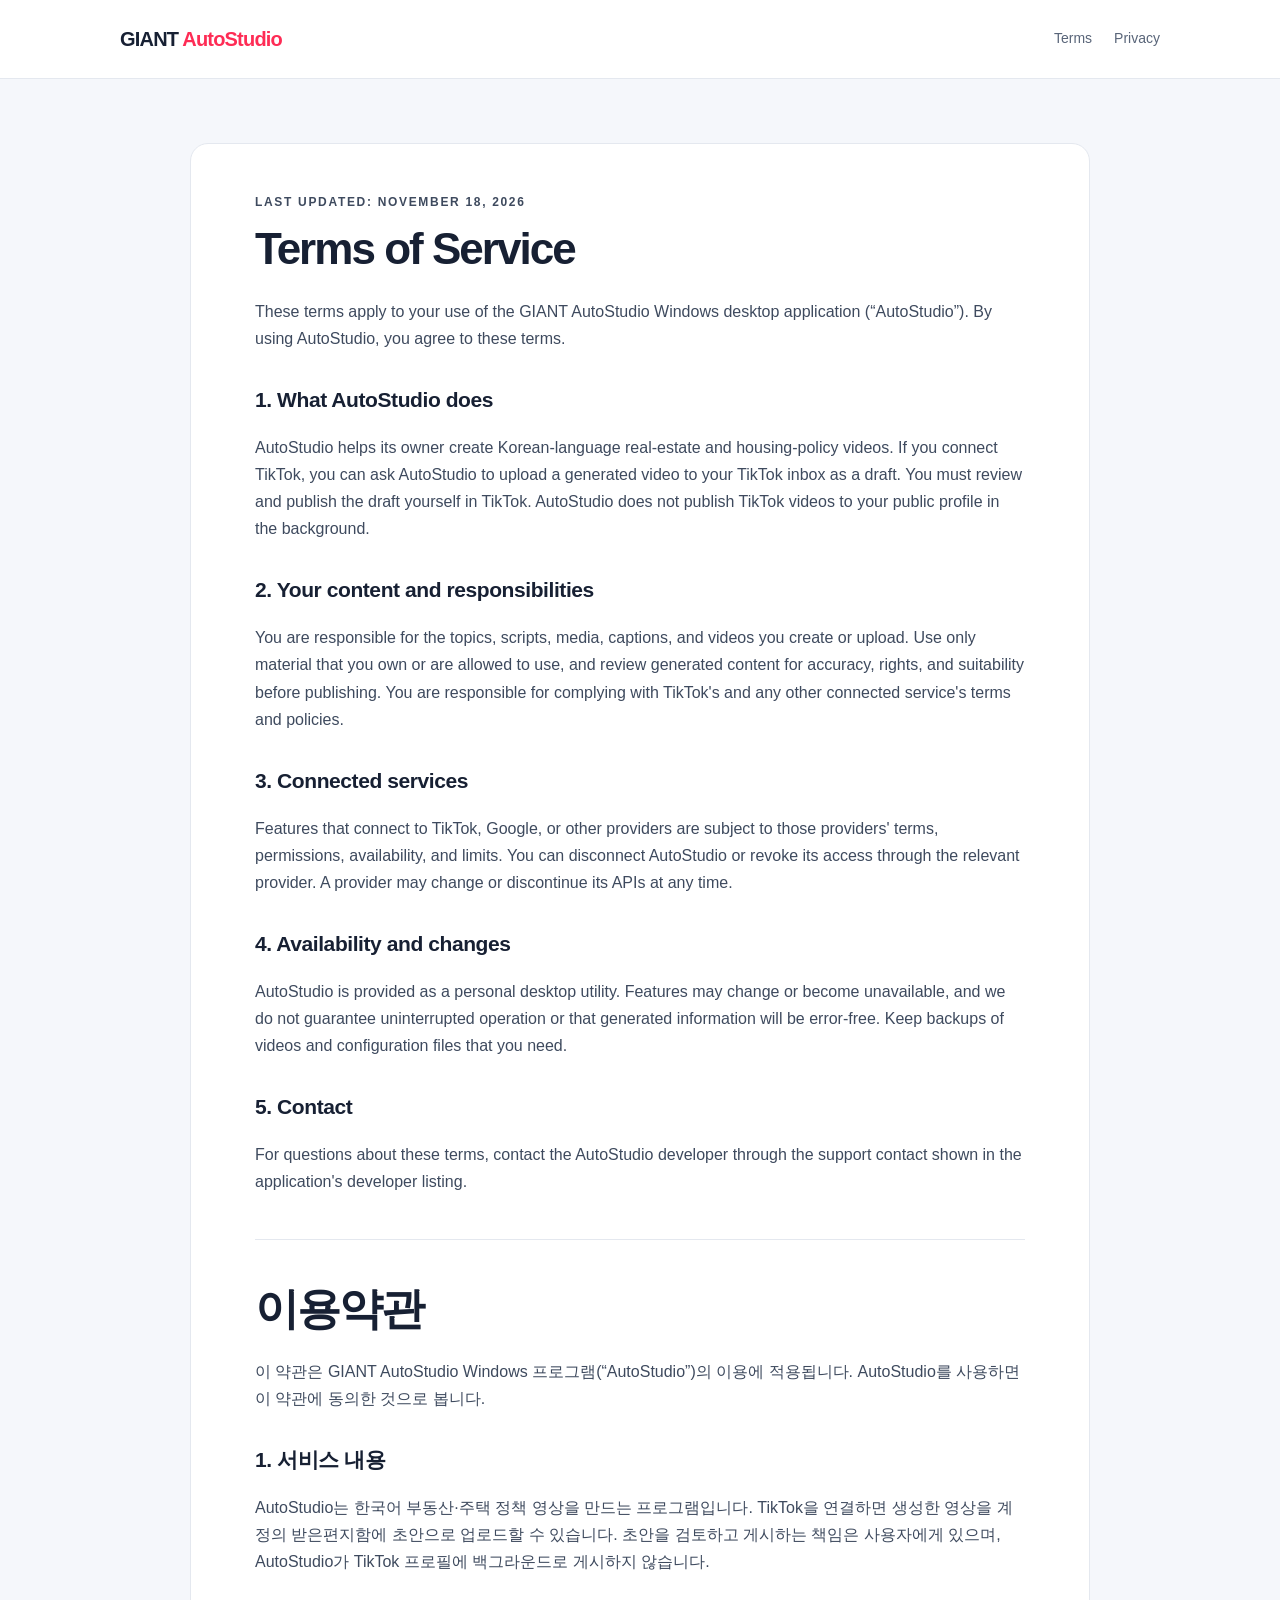
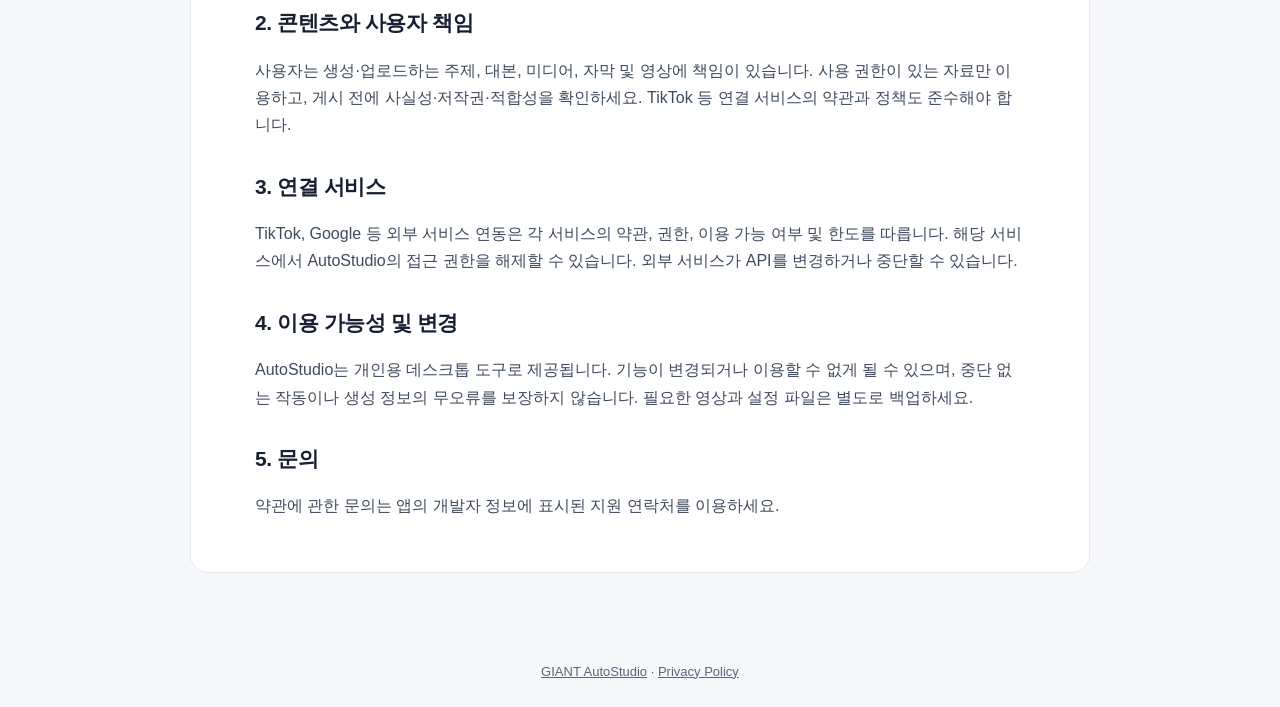
==== terms.html @ 165c9bbb "Add AutoStudio website and policies" ====
<!doctype html>
<html lang="en">
<head>
  <meta charset="utf-8">
  <meta name="viewport" content="width=device-width, initial-scale=1">
  <title>Terms of Service · GIANT AutoStudio</title>
  <link rel="stylesheet" href="style.css">
</head>
<body>
  <header class="site-header">
    <a class="brand" href="./">GIANT <span>AutoStudio</span></a>
    <nav aria-label="Main navigation"><a href="terms.html" aria-current="page">Terms</a><a href="privacy.html">Privacy</a></nav>
  </header>
  <main class="document">
    <p class="eyebrow">LAST UPDATED: NOVEMBER 18, 2026</p>
    <h1>Terms of Service</h1>
    <p>These terms apply to your use of the GIANT AutoStudio Windows desktop application (“AutoStudio”). By using AutoStudio, you agree to these terms.</p>
    <h2>1. What AutoStudio does</h2>
    <p>AutoStudio helps its owner create Korean-language real-estate and housing-policy videos. If you connect TikTok, you can ask AutoStudio to upload a generated video to your TikTok inbox as a draft. You must review and publish the draft yourself in TikTok. AutoStudio does not publish TikTok videos to your public profile in the background.</p>
    <h2>2. Your content and responsibilities</h2>
    <p>You are responsible for the topics, scripts, media, captions, and videos you create or upload. Use only material that you own or are allowed to use, and review generated content for accuracy, rights, and suitability before publishing. You are responsible for complying with TikTok's and any other connected service's terms and policies.</p>
    <h2>3. Connected services</h2>
    <p>Features that connect to TikTok, Google, or other providers are subject to those providers' terms, permissions, availability, and limits. You can disconnect AutoStudio or revoke its access through the relevant provider. A provider may change or discontinue its APIs at any time.</p>
    <h2>4. Availability and changes</h2>
    <p>AutoStudio is provided as a personal desktop utility. Features may change or become unavailable, and we do not guarantee uninterrupted operation or that generated information will be error-free. Keep backups of videos and configuration files that you need.</p>
    <h2>5. Contact</h2>
    <p>For questions about these terms, contact the AutoStudio developer through the support contact shown in the application's developer listing.</p>
    <hr>
    <h1 lang="ko">이용약관</h1>
    <p>이 약관은 GIANT AutoStudio Windows 프로그램(“AutoStudio”)의 이용에 적용됩니다. AutoStudio를 사용하면 이 약관에 동의한 것으로 봅니다.</p>
    <h2 lang="ko">1. 서비스 내용</h2>
    <p>AutoStudio는 한국어 부동산·주택 정책 영상을 만드는 프로그램입니다. TikTok을 연결하면 생성한 영상을 계정의 받은편지함에 초안으로 업로드할 수 있습니다. 초안을 검토하고 게시하는 책임은 사용자에게 있으며, AutoStudio가 TikTok 프로필에 백그라운드로 게시하지 않습니다.</p>
    <h2 lang="ko">2. 콘텐츠와 사용자 책임</h2>
    <p>사용자는 생성·업로드하는 주제, 대본, 미디어, 자막 및 영상에 책임이 있습니다. 사용 권한이 있는 자료만 이용하고, 게시 전에 사실성·저작권·적합성을 확인하세요. TikTok 등 연결 서비스의 약관과 정책도 준수해야 합니다.</p>
    <h2 lang="ko">3. 연결 서비스</h2>
    <p>TikTok, Google 등 외부 서비스 연동은 각 서비스의 약관, 권한, 이용 가능 여부 및 한도를 따릅니다. 해당 서비스에서 AutoStudio의 접근 권한을 해제할 수 있습니다. 외부 서비스가 API를 변경하거나 중단할 수 있습니다.</p>
    <h2 lang="ko">4. 이용 가능성 및 변경</h2>
    <p>AutoStudio는 개인용 데스크톱 도구로 제공됩니다. 기능이 변경되거나 이용할 수 없게 될 수 있으며, 중단 없는 작동이나 생성 정보의 무오류를 보장하지 않습니다. 필요한 영상과 설정 파일은 별도로 백업하세요.</p>
    <h2 lang="ko">5. 문의</h2>
    <p>약관에 관한 문의는 앱의 개발자 정보에 표시된 지원 연락처를 이용하세요.</p>
  </main>
  <footer><a href="./">GIANT AutoStudio</a> · <a href="privacy.html">Privacy Policy</a></footer>
</body>
</html>
---- style.css ----
:root { color-scheme: light; --ink:#172033; --muted:#596579; --pink:#fe2c55; --line:#e4e8ef; --paper:#f5f7fb; }
* { box-sizing:border-box; }
body { margin:0; color:var(--ink); background:var(--paper); font:16px/1.7 "Segoe UI", Arial, sans-serif; }
a { color:#c21843; }
.site-header { display:flex; justify-content:space-between; align-items:center; gap:24px; padding:22px max(24px, calc((100vw - 1040px)/2)); background:#fff; border-bottom:1px solid var(--line); }
.brand { color:var(--ink); text-decoration:none; font-size:20px; font-weight:800; letter-spacing:-.04em; }
.brand span { color:var(--pink); }
nav { display:flex; gap:22px; flex-wrap:wrap; }
nav a { color:var(--muted); text-decoration:none; font-size:14px; }
nav a:hover, footer a:hover { color:var(--pink); }
.hero, .document { width:min(900px, calc(100% - 36px)); margin:64px auto; }
.hero { text-align:center; }
.eyebrow { color:var(--pink); font-weight:700; font-size:12px; letter-spacing:.14em; }
h1 { margin:.25em 0 .4em; font-size:clamp(34px, 6vw, 58px); line-height:1.12; letter-spacing:-.045em; }
.lead { max-width:700px; margin:0 auto 32px; color:var(--muted); font-size:19px; }
.card { margin:18px auto; padding:26px 30px; text-align:left; background:#fff; border:1px solid var(--line); border-radius:18px; box-shadow:0 12px 35px #1a2d4b0b; }
.card h2, .document h2 { margin-top:0; font-size:21px; letter-spacing:-.02em; }
.card li { padding:4px 0 4px 4px; }
.muted { color:var(--muted); }
.legal-links { display:flex; justify-content:center; gap:24px; margin-top:30px; }
.document { padding:36px clamp(22px, 6vw, 64px); background:#fff; border:1px solid var(--line); border-radius:18px; }
.document h1 { margin:8px 0 24px; font-size:clamp(30px, 5vw, 44px); }
.document h2 { margin:30px 0 8px; }
.document p { color:#3e4a5e; }
.document hr { margin:44px 0; border:0; border-top:1px solid var(--line); }
footer { padding:24px; text-align:center; color:var(--muted); font-size:13px; }
footer a { color:inherit; }
@media (max-width:600px) { .site-header { align-items:flex-start; flex-direction:column; } .hero,.document { margin:30px auto; } .card { padding:22px; } }
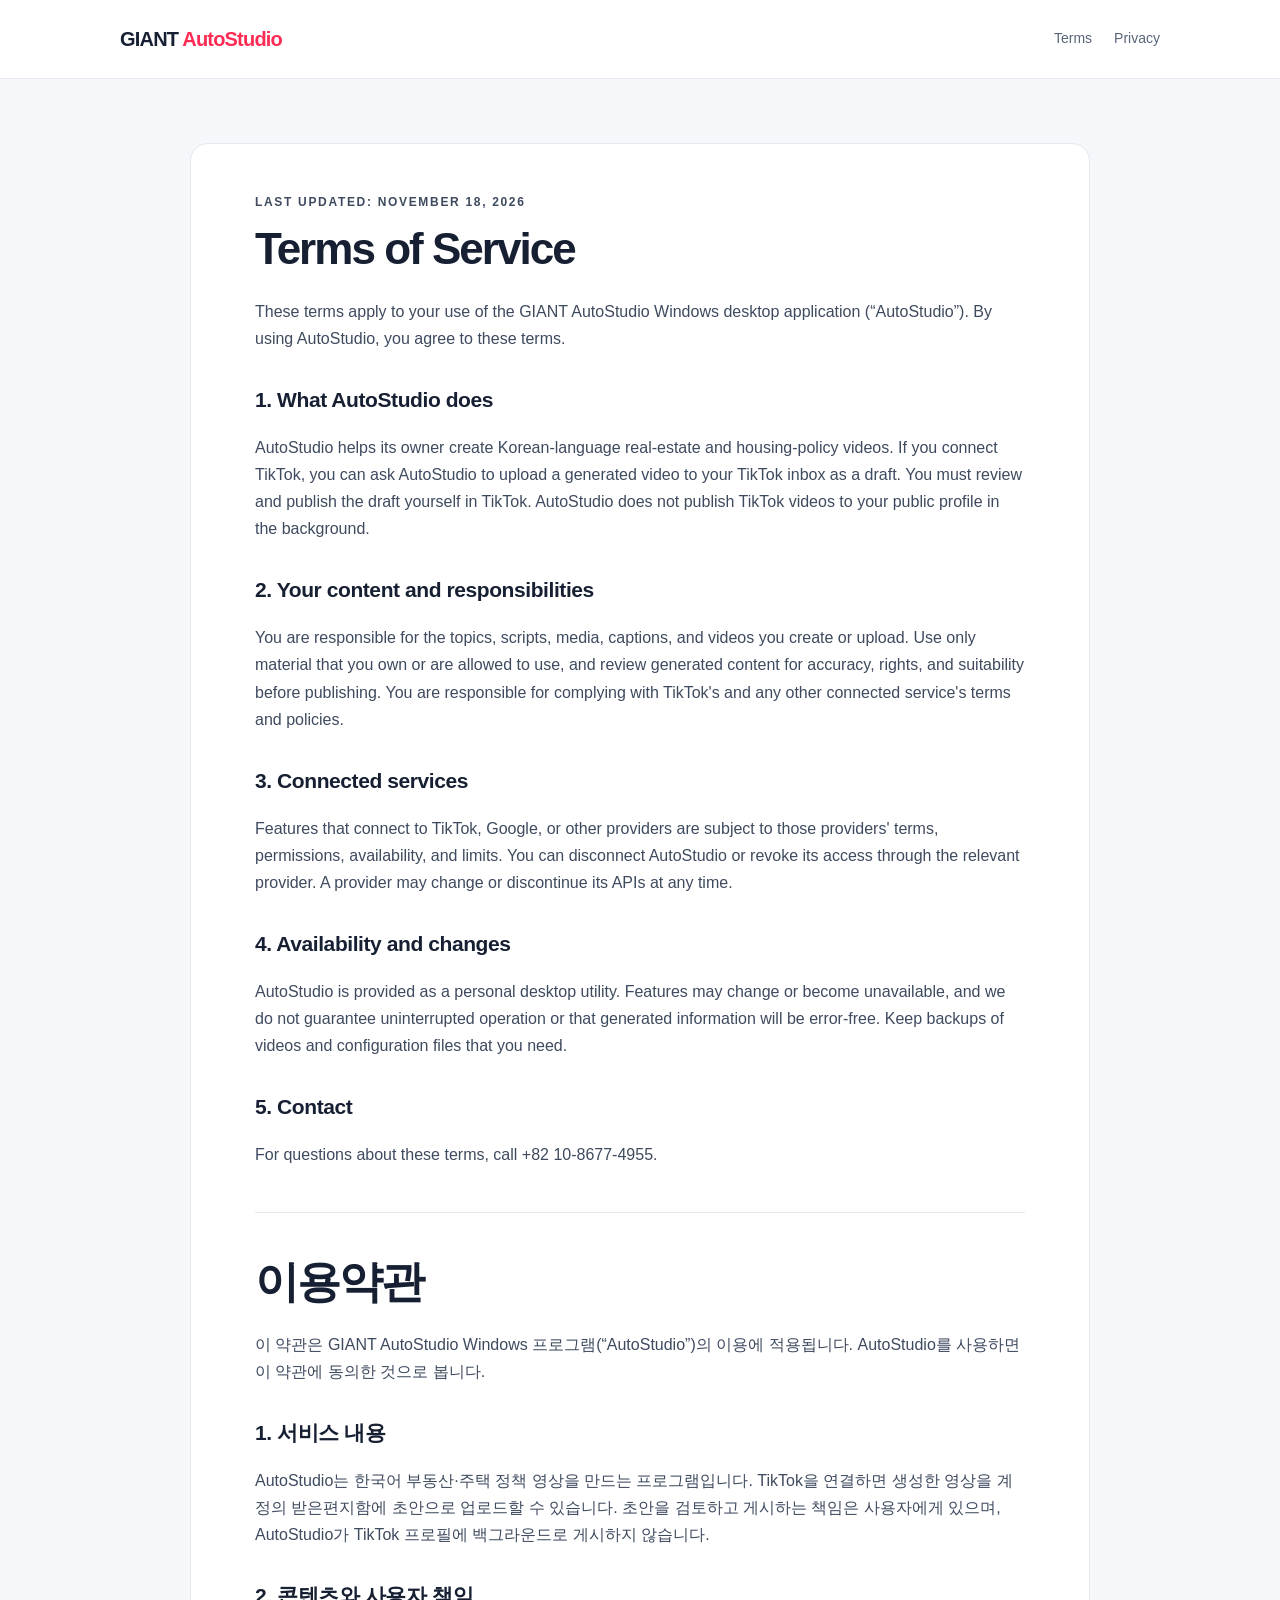
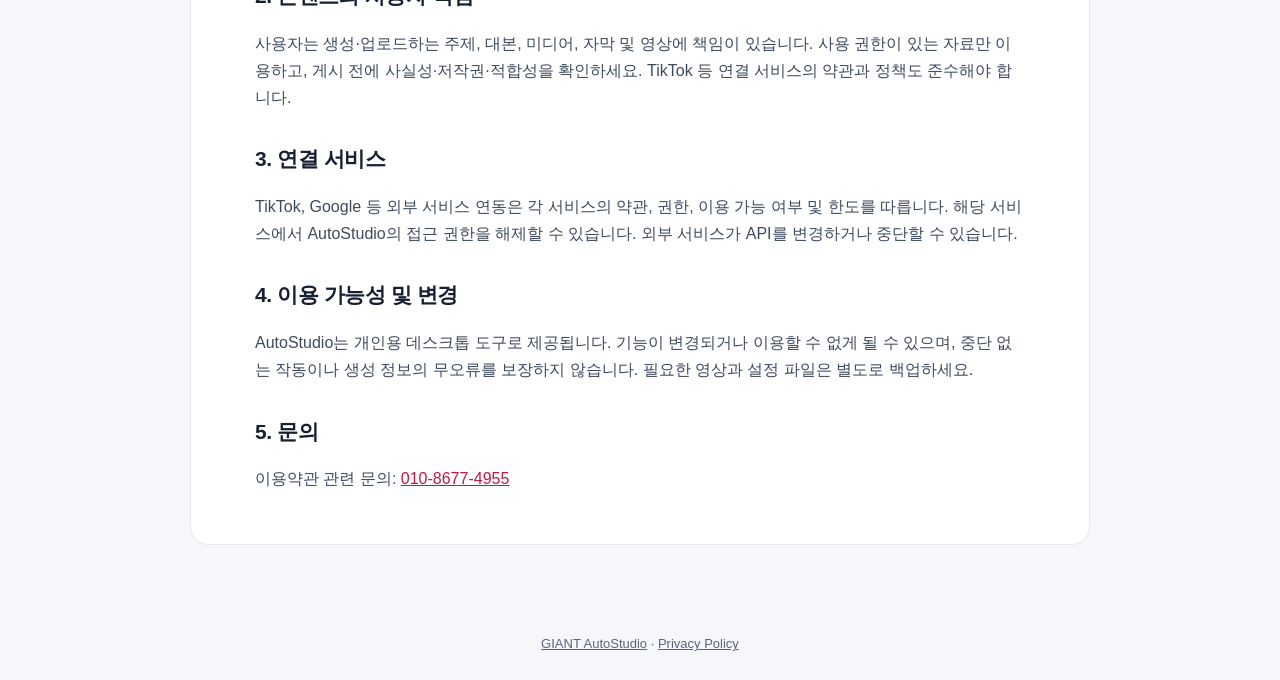
==== commit da44ff5e: "Add support contact to terms" ====
--- a/terms.html
+++ b/terms.html
@@ -24,7 +24,7 @@
     <h2>4. Availability and changes</h2>
     <p>AutoStudio is provided as a personal desktop utility. Features may change or become unavailable, and we do not guarantee uninterrupted operation or that generated information will be error-free. Keep backups of videos and configuration files that you need.</p>
     <h2>5. Contact</h2>
-    <p>For questions about these terms, contact the AutoStudio developer through the support contact shown in the application's developer listing.</p>
+    <p>For questions about these terms, call +82 10-8677-4955.</p>
     <hr>
     <h1 lang="ko">이용약관</h1>
     <p>이 약관은 GIANT AutoStudio Windows 프로그램(“AutoStudio”)의 이용에 적용됩니다. AutoStudio를 사용하면 이 약관에 동의한 것으로 봅니다.</p>
@@ -37,7 +37,7 @@
     <h2 lang="ko">4. 이용 가능성 및 변경</h2>
     <p>AutoStudio는 개인용 데스크톱 도구로 제공됩니다. 기능이 변경되거나 이용할 수 없게 될 수 있으며, 중단 없는 작동이나 생성 정보의 무오류를 보장하지 않습니다. 필요한 영상과 설정 파일은 별도로 백업하세요.</p>
     <h2 lang="ko">5. 문의</h2>
-    <p>약관에 관한 문의는 앱의 개발자 정보에 표시된 지원 연락처를 이용하세요.</p>
+    <p>이용약관 관련 문의: <a href="tel:+821086774955">010-8677-4955</a></p>
   </main>
   <footer><a href="./">GIANT AutoStudio</a> · <a href="privacy.html">Privacy Policy</a></footer>
 </body>
